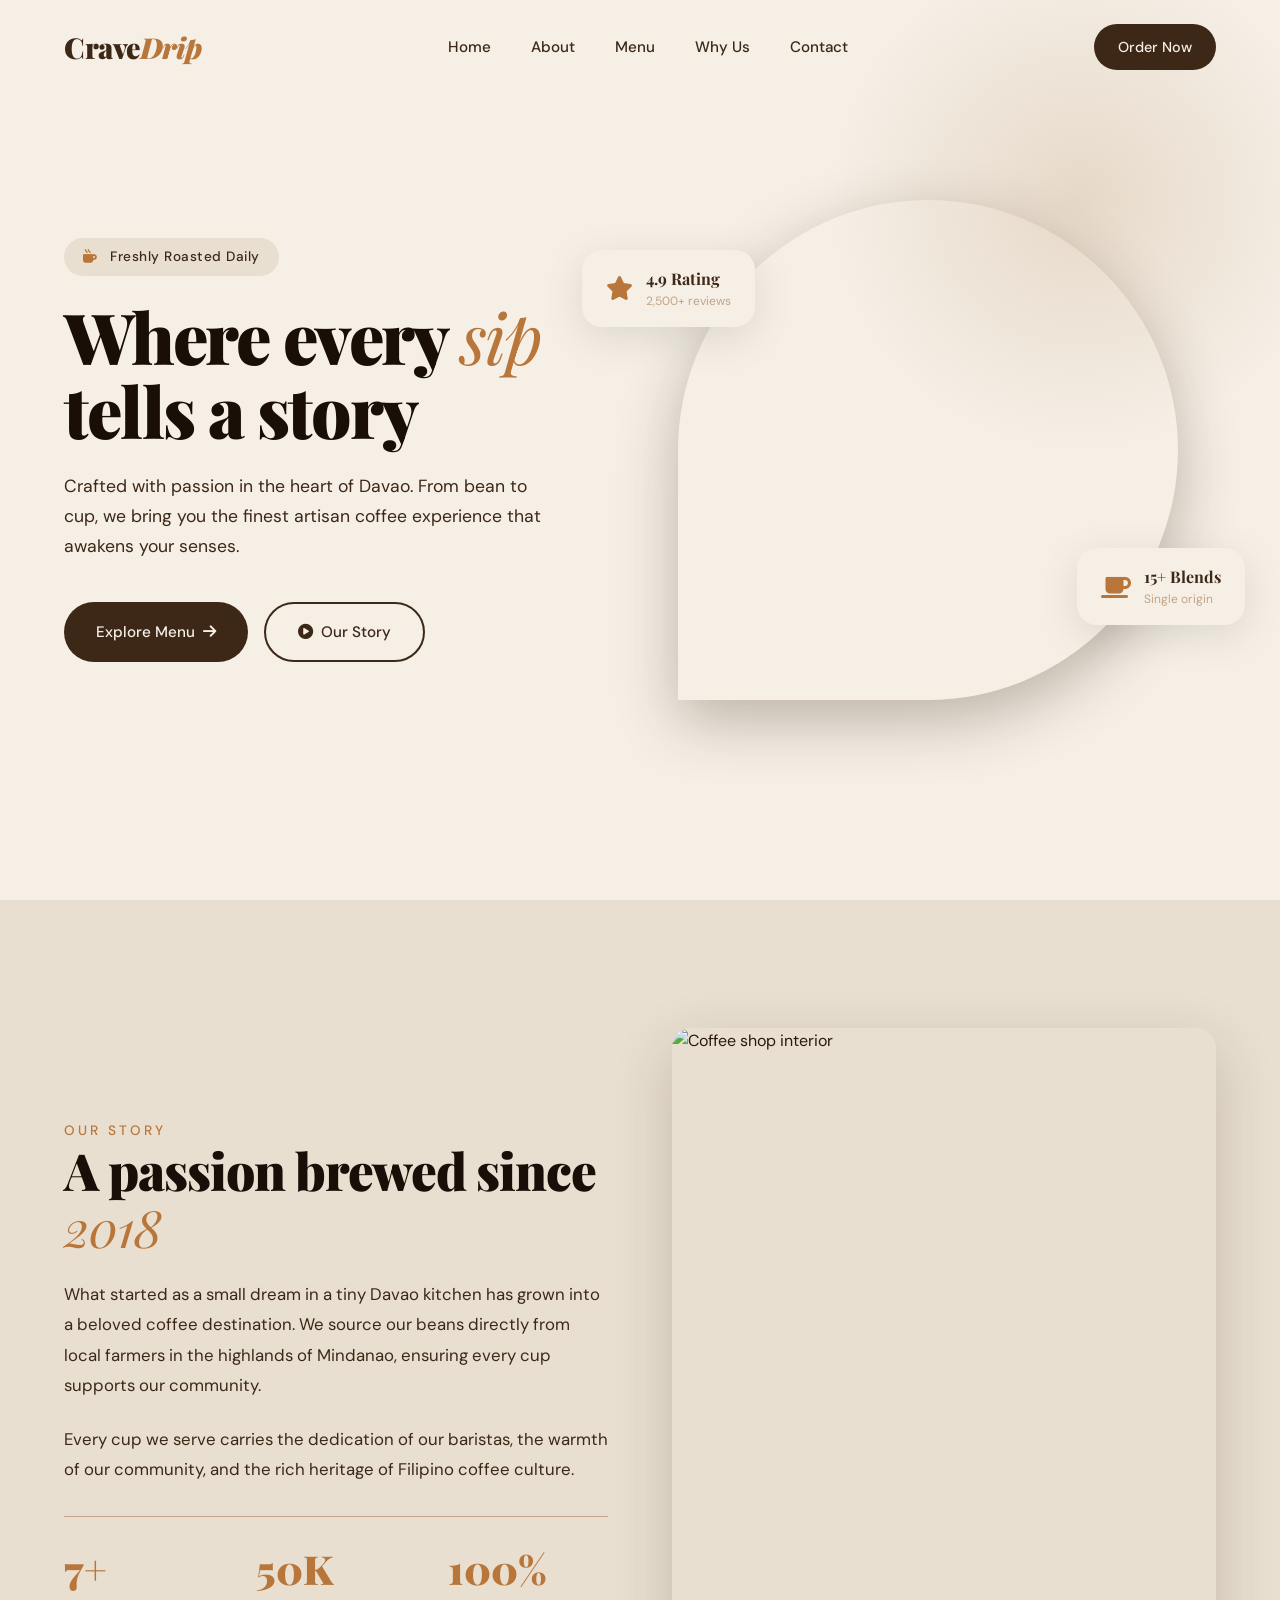
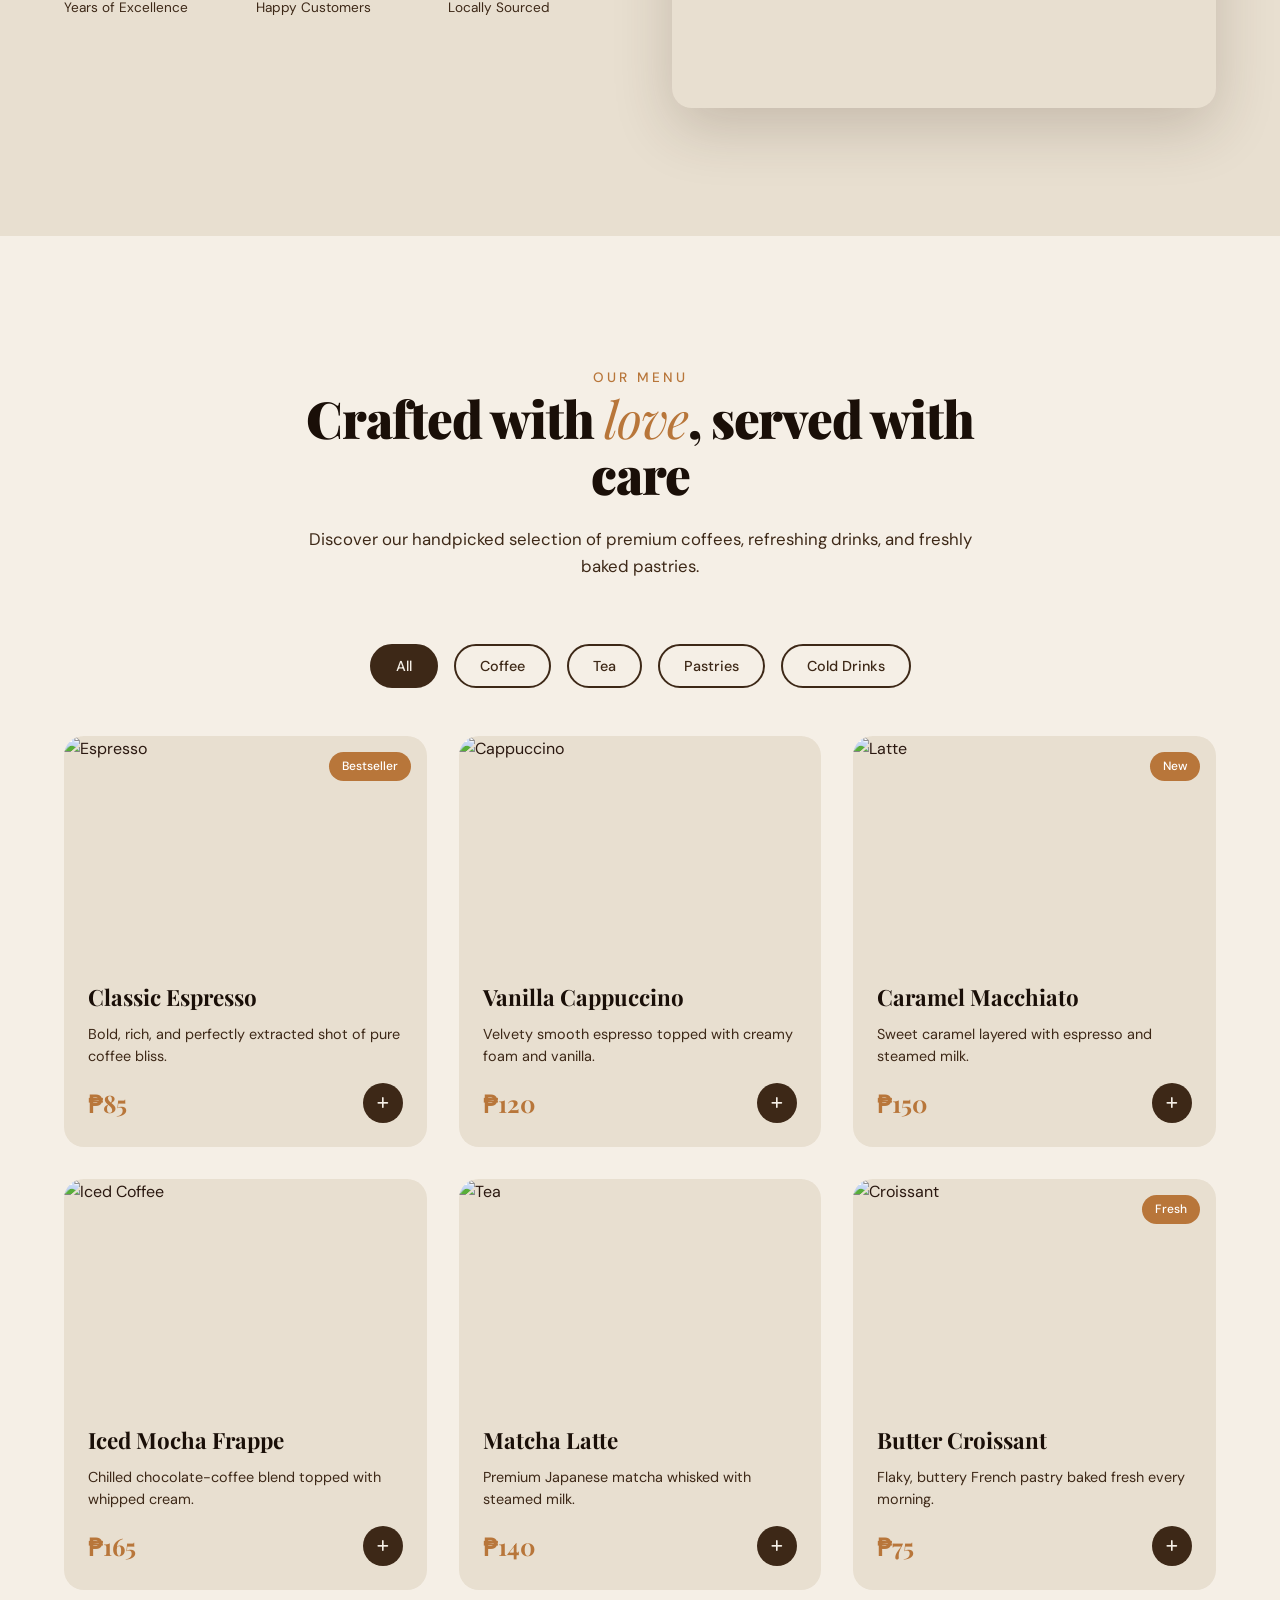
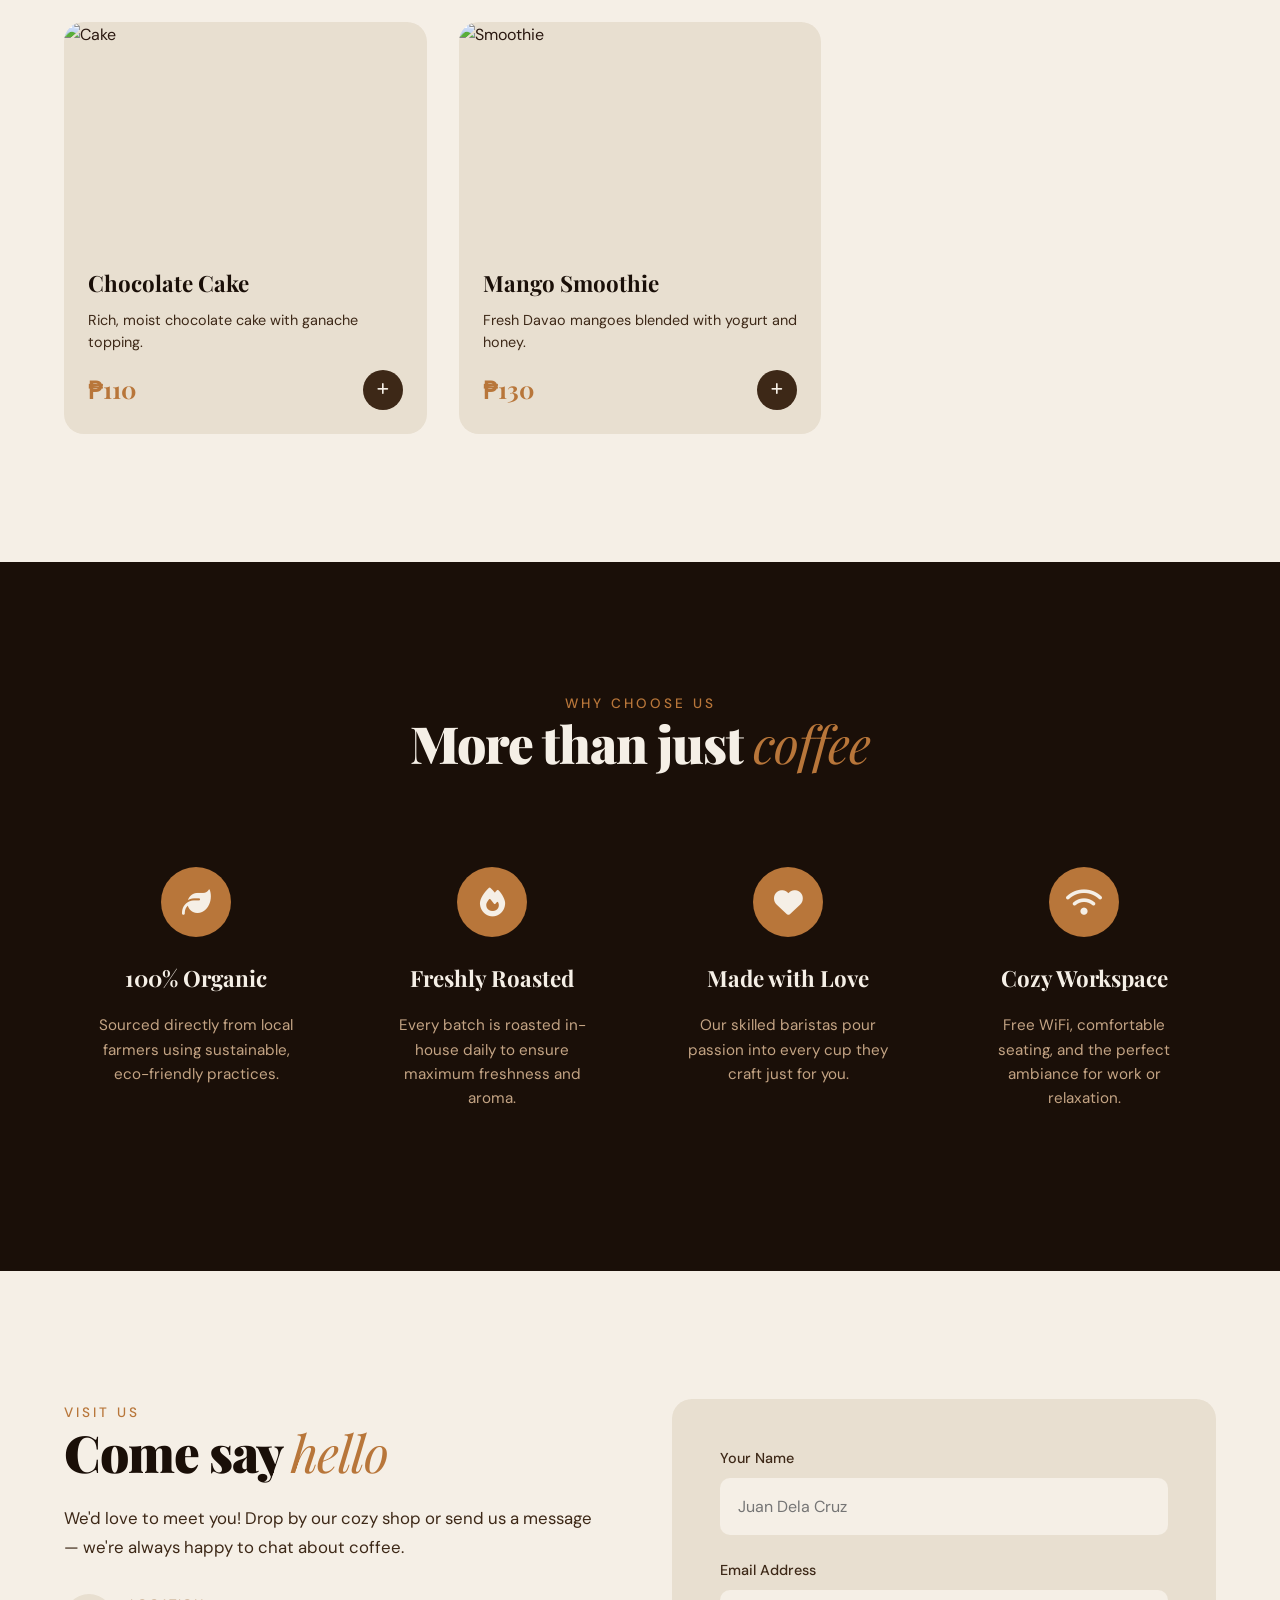
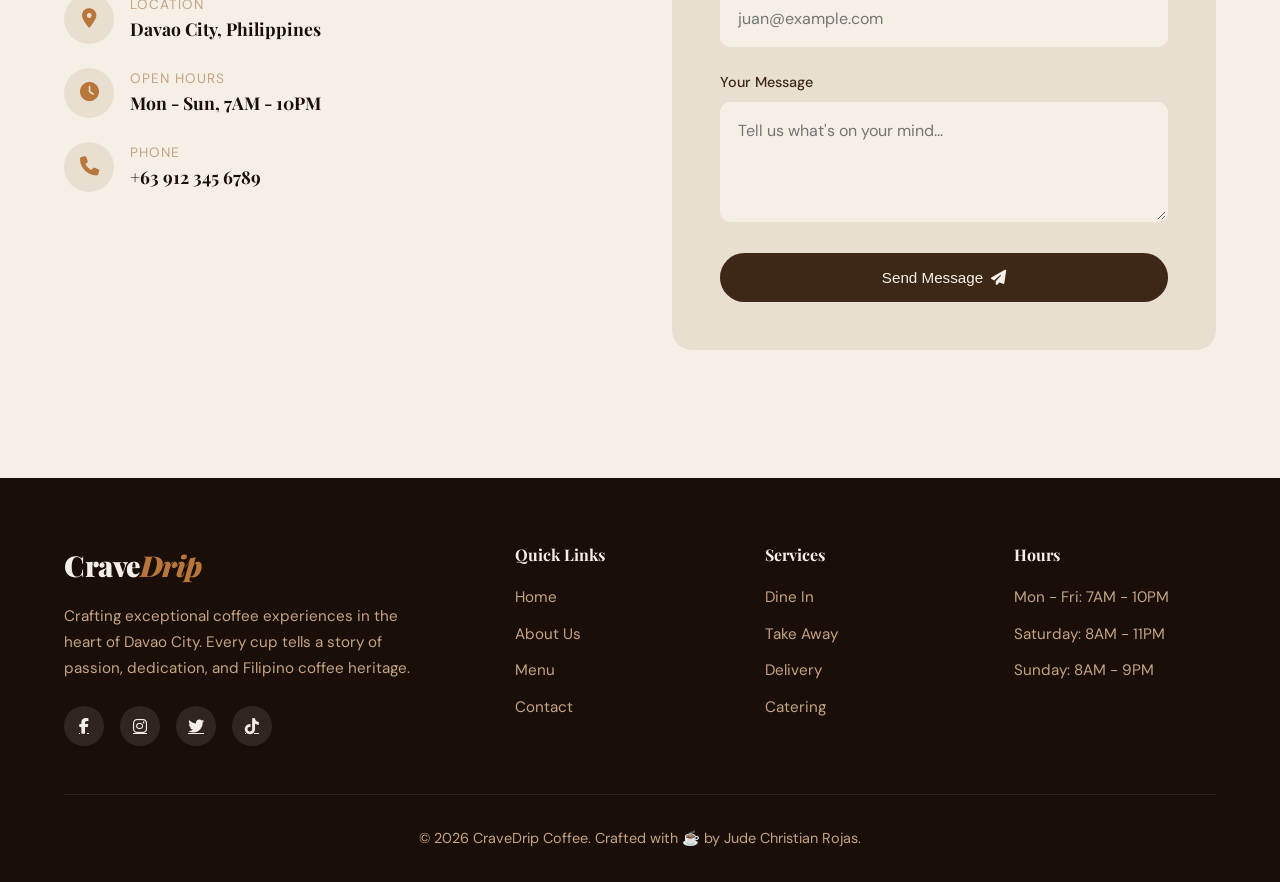
==== index.html @ 90da3e89 "Initial commit: CraveDrip landing page Co-Authored-By: Claude Sonnet 4.6 <noreply@anthropic.com>" ====
<!DOCTYPE html>
<html lang="en">
<head>
    <meta charset="UTF-8">
    <meta name="viewport" content="width=device-width, initial-scale=1.0">
    <title>Crave Drip — Artisan Coffee, Crafted Daily</title>
    
    <!-- Google Fonts: Playfair Display (elegant serif) + DM Sans (clean modern) -->
    <link rel="preconnect" href="https://fonts.googleapis.com">
    <link rel="preconnect" href="https://fonts.gstatic.com" crossorigin>
    <link href="https://fonts.googleapis.com/css2?family=Playfair+Display:ital,wght@0,400;0,700;0,900;1,400&family=DM+Sans:wght@300;400;500;700&display=swap" rel="stylesheet">
    
    <!-- Font Awesome for icons -->
    <link rel="stylesheet" href="https://cdnjs.cloudflare.com/ajax/libs/font-awesome/6.4.0/css/all.min.css">
    
    <!-- Our custom stylesheet -->
    <link rel="stylesheet" href="css/style.css">
</head>
<body>
    
    <!-- ==========================================
         NAVIGATION BAR
         ========================================== -->
    <nav id="navbar">
        <div class="logo">Crave<span>Drip</span></div>
        
        <ul class="nav-links" id="navLinks">
            <li><a href="#home">Home</a></li>
            <li><a href="#about">About</a></li>
            <li><a href="#menu">Menu</a></li>
            <li><a href="#features">Why Us</a></li>
            <li><a href="#contact">Contact</a></li>
        </ul>
        
        <a href="#menu" class="nav-cta">Order Now</a>
        
        <button class="menu-toggle" id="menuToggle">
            <i class="fas fa-bars"></i>
        </button>
    </nav>
    
    <!-- ==========================================
         HERO SECTION
         ========================================== -->
    <section class="hero" id="home">
        <div class="hero-content">
            <span class="hero-tag">
                <i class="fas fa-mug-hot"></i>
                Freshly Roasted Daily
            </span>
            
            <h1>Where every <em>sip</em> tells a story</h1>
            
            <p>Crafted with passion in the heart of Davao. From bean to cup, we bring you the finest artisan coffee experience that awakens your senses.</p>
            
            <div class="hero-buttons">
                <a href="#menu" class="btn-primary">
                    Explore Menu <i class="fas fa-arrow-right"></i>
                </a>
                <a href="#about" class="btn-secondary">
                    <i class="fas fa-play-circle"></i> Our Story
                </a>
            </div>
        </div>
        
        <div class="hero-image">
            <div class="hero-image-wrapper">
                <img src="https://images.unsplash.com/photo-1495474472287-4d71bcdd2085?w=600&h=600&fit=crop" alt="Premium coffee">
            </div>
            
            <!-- Floating badges with stats -->
            <div class="floating-badge top">
                <i class="fas fa-star"></i>
                <div>
                    <div class="badge-text">4.9 Rating</div>
                    <small>2,500+ reviews</small>
                </div>
            </div>
            
            <div class="floating-badge bottom">
                <i class="fas fa-coffee"></i>
                <div>
                    <div class="badge-text">15+ Blends</div>
                    <small>Single origin</small>
                </div>
            </div>
        </div>
    </section>
    
    <!-- ==========================================
         ABOUT SECTION
         ========================================== -->
    <section class="about" id="about">
        <div class="about-container">
            <div class="reveal">
                <span class="section-label">Our Story</span>
                <h2 class="section-title">A passion brewed since <em>2018</em></h2>
                <p>What started as a small dream in a tiny Davao kitchen has grown into a beloved coffee destination. We source our beans directly from local farmers in the highlands of Mindanao, ensuring every cup supports our community.</p>
                <p>Every cup we serve carries the dedication of our baristas, the warmth of our community, and the rich heritage of Filipino coffee culture.</p>
                
                <div class="about-stats">
                    <div>
                        <div class="stat-number">7+</div>
                        <div class="stat-label">Years of Excellence</div>
                    </div>
                    <div>
                        <div class="stat-number">50K</div>
                        <div class="stat-label">Happy Customers</div>
                    </div>
                    <div>
                        <div class="stat-number">100%</div>
                        <div class="stat-label">Locally Sourced</div>
                    </div>
                </div>
            </div>
            
            <div class="about-image reveal">
                <img src="https://images.unsplash.com/photo-1559496417-e7f25cb247f3?w=600&h=750&fit=crop" alt="Coffee shop interior">
            </div>
        </div>
    </section>
    
    <!-- ==========================================
         MENU SECTION
         ========================================== -->
    <section class="menu" id="menu">
        <div class="menu-header reveal">
            <span class="section-label">Our Menu</span>
            <h2 class="section-title">Crafted with <em>love</em>, served with care</h2>
            <p>Discover our handpicked selection of premium coffees, refreshing drinks, and freshly baked pastries.</p>
        </div>
        
        <!-- Category filter buttons -->
        <div class="menu-categories reveal">
            <button class="category-btn active" data-category="all">All</button>
            <button class="category-btn" data-category="coffee">Coffee</button>
            <button class="category-btn" data-category="tea">Tea</button>
            <button class="category-btn" data-category="pastry">Pastries</button>
            <button class="category-btn" data-category="cold">Cold Drinks</button>
        </div>
        
        <!-- Menu items grid (will be loaded dynamically later from MySQL) -->
        <div class="menu-grid" id="menuGrid">
            
            <div class="menu-item reveal" data-category="coffee">
                <div class="menu-item-image">
                    <img src="https://images.unsplash.com/photo-1572442388796-11668a67e53d?w=400&h=300&fit=crop" alt="Espresso">
                    <span class="menu-item-badge">Bestseller</span>
                </div>
                <div class="menu-item-content">
                    <h3>Classic Espresso</h3>
                    <p class="menu-item-desc">Bold, rich, and perfectly extracted shot of pure coffee bliss.</p>
                    <div class="menu-item-footer">
                        <span class="menu-item-price">₱85</span>
                        <button class="menu-item-add"><i class="fas fa-plus"></i></button>
                    </div>
                </div>
            </div>
            
            <div class="menu-item reveal" data-category="coffee">
                <div class="menu-item-image">
                    <img src="https://images.unsplash.com/photo-1561882468-9110e03e0f78?w=400&h=300&fit=crop" alt="Cappuccino">
                </div>
                <div class="menu-item-content">
                    <h3>Vanilla Cappuccino</h3>
                    <p class="menu-item-desc">Velvety smooth espresso topped with creamy foam and vanilla.</p>
                    <div class="menu-item-footer">
                        <span class="menu-item-price">₱120</span>
                        <button class="menu-item-add"><i class="fas fa-plus"></i></button>
                    </div>
                </div>
            </div>
            
            <div class="menu-item reveal" data-category="coffee">
                <div class="menu-item-image">
                    <img src="https://images.unsplash.com/photo-1485808191679-5f86510681a2?w=400&h=300&fit=crop" alt="Latte">
                    <span class="menu-item-badge">New</span>
                </div>
                <div class="menu-item-content">
                    <h3>Caramel Macchiato</h3>
                    <p class="menu-item-desc">Sweet caramel layered with espresso and steamed milk.</p>
                    <div class="menu-item-footer">
                        <span class="menu-item-price">₱150</span>
                        <button class="menu-item-add"><i class="fas fa-plus"></i></button>
                    </div>
                </div>
            </div>
            
            <div class="menu-item reveal" data-category="cold">
                <div class="menu-item-image">
                    <img src="https://images.unsplash.com/photo-1461023058943-07fcbe16d735?w=400&h=300&fit=crop" alt="Iced Coffee">
                </div>
                <div class="menu-item-content">
                    <h3>Iced Mocha Frappe</h3>
                    <p class="menu-item-desc">Chilled chocolate-coffee blend topped with whipped cream.</p>
                    <div class="menu-item-footer">
                        <span class="menu-item-price">₱165</span>
                        <button class="menu-item-add"><i class="fas fa-plus"></i></button>
                    </div>
                </div>
            </div>
            
            <div class="menu-item reveal" data-category="tea">
                <div class="menu-item-image">
                    <img src="https://images.unsplash.com/photo-1597481499750-3e6b22637e12?w=400&h=300&fit=crop" alt="Tea">
                </div>
                <div class="menu-item-content">
                    <h3>Matcha Latte</h3>
                    <p class="menu-item-desc">Premium Japanese matcha whisked with steamed milk.</p>
                    <div class="menu-item-footer">
                        <span class="menu-item-price">₱140</span>
                        <button class="menu-item-add"><i class="fas fa-plus"></i></button>
                    </div>
                </div>
            </div>
            
            <div class="menu-item reveal" data-category="pastry">
                <div class="menu-item-image">
                    <img src="https://images.unsplash.com/photo-1555507036-ab1f4038808a?w=400&h=300&fit=crop" alt="Croissant">
                    <span class="menu-item-badge">Fresh</span>
                </div>
                <div class="menu-item-content">
                    <h3>Butter Croissant</h3>
                    <p class="menu-item-desc">Flaky, buttery French pastry baked fresh every morning.</p>
                    <div class="menu-item-footer">
                        <span class="menu-item-price">₱75</span>
                        <button class="menu-item-add"><i class="fas fa-plus"></i></button>
                    </div>
                </div>
            </div>
            
            <div class="menu-item reveal" data-category="pastry">
                <div class="menu-item-image">
                    <img src="https://images.unsplash.com/photo-1509440159596-0249088772ff?w=400&h=300&fit=crop" alt="Cake">
                </div>
                <div class="menu-item-content">
                    <h3>Chocolate Cake</h3>
                    <p class="menu-item-desc">Rich, moist chocolate cake with ganache topping.</p>
                    <div class="menu-item-footer">
                        <span class="menu-item-price">₱110</span>
                        <button class="menu-item-add"><i class="fas fa-plus"></i></button>
                    </div>
                </div>
            </div>
            
            <div class="menu-item reveal" data-category="cold">
                <div class="menu-item-image">
                    <img src="https://images.unsplash.com/photo-1517701604599-bb29b565090c?w=400&h=300&fit=crop" alt="Smoothie">
                </div>
                <div class="menu-item-content">
                    <h3>Mango Smoothie</h3>
                    <p class="menu-item-desc">Fresh Davao mangoes blended with yogurt and honey.</p>
                    <div class="menu-item-footer">
                        <span class="menu-item-price">₱130</span>
                        <button class="menu-item-add"><i class="fas fa-plus"></i></button>
                    </div>
                </div>
            </div>
            
        </div>
    </section>
    
    <!-- ==========================================
         FEATURES / WHY CHOOSE US SECTION
         ========================================== -->
    <section class="features" id="features">
        <div class="features-container">
            <div class="features-header reveal">
                <span class="section-label" style="color: var(--color-caramel);">Why Choose Us</span>
                <h2 class="section-title">More than just <em>coffee</em></h2>
            </div>
            
            <div class="features-grid">
                <div class="feature-card reveal">
                    <div class="feature-icon"><i class="fas fa-leaf"></i></div>
                    <h3>100% Organic</h3>
                    <p>Sourced directly from local farmers using sustainable, eco-friendly practices.</p>
                </div>
                
                <div class="feature-card reveal">
                    <div class="feature-icon"><i class="fas fa-fire"></i></div>
                    <h3>Freshly Roasted</h3>
                    <p>Every batch is roasted in-house daily to ensure maximum freshness and aroma.</p>
                </div>
                
                <div class="feature-card reveal">
                    <div class="feature-icon"><i class="fas fa-heart"></i></div>
                    <h3>Made with Love</h3>
                    <p>Our skilled baristas pour passion into every cup they craft just for you.</p>
                </div>
                
                <div class="feature-card reveal">
                    <div class="feature-icon"><i class="fas fa-wifi"></i></div>
                    <h3>Cozy Workspace</h3>
                    <p>Free WiFi, comfortable seating, and the perfect ambiance for work or relaxation.</p>
                </div>
            </div>
        </div>
    </section>
    
    <!-- ==========================================
         CONTACT SECTION
         ========================================== -->
    <section class="contact" id="contact">
        <div class="contact-container">
            <div class="contact-info reveal">
                <span class="section-label">Visit Us</span>
                <h2 class="section-title">Come say <em>hello</em></h2>
                <p>We'd love to meet you! Drop by our cozy shop or send us a message — we're always happy to chat about coffee.</p>
                
                <div class="contact-detail">
                    <i class="fas fa-map-marker-alt"></i>
                    <div>
                        <div class="label">Location</div>
                        <div class="value">Davao City, Philippines</div>
                    </div>
                </div>
                
                <div class="contact-detail">
                    <i class="fas fa-clock"></i>
                    <div>
                        <div class="label">Open Hours</div>
                        <div class="value">Mon - Sun, 7AM - 10PM</div>
                    </div>
                </div>
                
                <div class="contact-detail">
                    <i class="fas fa-phone"></i>
                    <div>
                        <div class="label">Phone</div>
                        <div class="value">+63 912 345 6789</div>
                    </div>
                </div>
            </div>
            
            <!-- Contact form (will connect to PHP later) -->
            <form class="contact-form reveal" id="contactForm">
                <div class="form-group">
                    <label for="name">Your Name</label>
                    <input type="text" id="name" name="name" placeholder="Juan Dela Cruz" required>
                </div>
                
                <div class="form-group">
                    <label for="email">Email Address</label>
                    <input type="email" id="email" name="email" placeholder="juan@example.com" required>
                </div>
                
                <div class="form-group">
                    <label for="message">Your Message</label>
                    <textarea id="message" name="message" placeholder="Tell us what's on your mind..." required></textarea>
                </div>
                
                <button type="submit" class="btn-primary" style="width: 100%; justify-content: center;">
                    Send Message <i class="fas fa-paper-plane"></i>
                </button>
            </form>
        </div>
    </section>
    
    <!-- ==========================================
         FOOTER
         ========================================== -->
    <footer>
        <div class="footer-container">
            <div class="footer-brand">
                <div class="logo">Crave<span>Drip</span></div>
                <p>Crafting exceptional coffee experiences in the heart of Davao City. Every cup tells a story of passion, dedication, and Filipino coffee heritage.</p>
                
                <div class="social-links">
                    <a href="#"><i class="fab fa-facebook-f"></i></a>
                    <a href="#"><i class="fab fa-instagram"></i></a>
                    <a href="#"><i class="fab fa-twitter"></i></a>
                    <a href="#"><i class="fab fa-tiktok"></i></a>
                </div>
            </div>
            
            <div class="footer-col">
                <h4>Quick Links</h4>
                <ul>
                    <li><a href="#home">Home</a></li>
                    <li><a href="#about">About Us</a></li>
                    <li><a href="#menu">Menu</a></li>
                    <li><a href="#contact">Contact</a></li>
                </ul>
            </div>
            
            <div class="footer-col">
                <h4>Services</h4>
                <ul>
                    <li><a href="#">Dine In</a></li>
                    <li><a href="#">Take Away</a></li>
                    <li><a href="#">Delivery</a></li>
                    <li><a href="#">Catering</a></li>
                </ul>
            </div>
            
            <div class="footer-col">
                <h4>Hours</h4>
                <ul>
                    <li><a href="#">Mon - Fri: 7AM - 10PM</a></li>
                    <li><a href="#">Saturday: 8AM - 11PM</a></li>
                    <li><a href="#">Sunday: 8AM - 9PM</a></li>
                </ul>
            </div>
        </div>
        
        <div class="footer-bottom">
            <p>&copy; 2026 CraveDrip Coffee. Crafted with ☕ by Jude Christian Rojas.</p>
        </div>
    </footer>
    
    <!-- Our custom JavaScript file -->
    <script src="js/script.js"></script>
</body>
</html>
---- css/style.css ----
/* ==========================================
   CRAVEDRIP COFFEE SHOP - STYLESHEET
   Author: Jude Christian Rojas
   Description: Main styling for the landing page
   ========================================== */


/* ==========================================
   1. CSS VARIABLES (Easy theme customization)
   Change these values to update colors site-wide
   ========================================== */
:root {
    --color-cream: #f5efe6;        /* Warm cream background */
    --color-coffee: #3d2817;       /* Dark coffee brown */
    --color-espresso: #1a0f08;     /* Almost black */
    --color-latte: #c4a484;        /* Light brown accent */
    --color-caramel: #b8763a;      /* Caramel orange accent */
    --color-cream-dark: #e8dfd0;   /* Slightly darker cream */
    --color-text: #2a1810;         /* Main text color */
    
    --font-display: 'Playfair Display', serif;
    --font-body: 'DM Sans', sans-serif;
    
    --transition: 0.4s cubic-bezier(0.4, 0, 0.2, 1);
}


/* ==========================================
   2. GLOBAL RESET & BASE STYLES
   ========================================== */
* {
    margin: 0;
    padding: 0;
    box-sizing: border-box;
}

html {
    scroll-behavior: smooth;
}

body {
    font-family: var(--font-body);
    background-color: var(--color-cream);
    color: var(--color-text);
    line-height: 1.6;
    overflow-x: hidden;
}


/* ==========================================
   3. NAVIGATION BAR
   ========================================== */
nav {
    position: fixed;
    top: 0;
    left: 0;
    width: 100%;
    padding: 1.5rem 4rem;
    display: flex;
    justify-content: space-between;
    align-items: center;
    z-index: 1000;
    transition: var(--transition);
}

/* When user scrolls down, nav gets a background */
nav.scrolled {
    background-color: rgba(245, 239, 230, 0.95);
    backdrop-filter: blur(10px);
    padding: 1rem 4rem;
    box-shadow: 0 2px 20px rgba(0, 0, 0, 0.05);
}

.logo {
    font-family: var(--font-display);
    font-size: 1.8rem;
    font-weight: 900;
    color: var(--color-coffee);
    letter-spacing: -0.5px;
}

.logo span {
    color: var(--color-caramel);
    font-style: italic;
}

.nav-links {
    display: flex;
    gap: 2.5rem;
    list-style: none;
}

.nav-links a {
    text-decoration: none;
    color: var(--color-coffee);
    font-weight: 500;
    font-size: 0.95rem;
    position: relative;
    transition: var(--transition);
}

/* Underline effect on hover */
.nav-links a::after {
    content: '';
    position: absolute;
    bottom: -5px;
    left: 0;
    width: 0;
    height: 2px;
    background-color: var(--color-caramel);
    transition: var(--transition);
}

.nav-links a:hover::after {
    width: 100%;
}

.nav-cta {
    background-color: var(--color-coffee);
    color: var(--color-cream);
    padding: 0.7rem 1.5rem;
    border-radius: 50px;
    text-decoration: none;
    font-weight: 500;
    font-size: 0.9rem;
    transition: var(--transition);
}

.nav-cta:hover {
    background-color: var(--color-caramel);
    transform: translateY(-2px);
}

/* Mobile menu toggle (hamburger) */
.menu-toggle {
    display: none;
    background: none;
    border: none;
    font-size: 1.5rem;
    color: var(--color-coffee);
    cursor: pointer;
}


/* ==========================================
   4. HERO SECTION
   ========================================== */
.hero {
    min-height: 100vh;
    display: grid;
    grid-template-columns: 1fr 1fr;
    align-items: center;
    padding: 0 4rem;
    position: relative;
    overflow: hidden;
}

/* Decorative circle in background */
.hero::before {
    content: '';
    position: absolute;
    top: -50px;
    right: -50px;
    width: 500px;
    height: 500px;
    background: radial-gradient(circle, var(--color-latte) 0%, transparent 70%);
    opacity: 0.3;
    border-radius: 50%;
    z-index: 0;
}

.hero-content {
    position: relative;
    z-index: 2;
    animation: fadeInUp 1s ease;
}

.hero-tag {
    display: inline-block;
    background-color: var(--color-cream-dark);
    color: var(--color-coffee);
    padding: 0.5rem 1.2rem;
    border-radius: 50px;
    font-size: 0.85rem;
    font-weight: 500;
    margin-bottom: 1.5rem;
    letter-spacing: 0.5px;
}

.hero-tag i {
    color: var(--color-caramel);
    margin-right: 0.5rem;
}

.hero h1 {
    font-family: var(--font-display);
    font-size: clamp(2.5rem, 5.5vw, 5rem);
    font-weight: 900;
    line-height: 1.05;
    color: var(--color-espresso);
    margin-bottom: 1.5rem;
    letter-spacing: -2px;
}

.hero h1 em {
    font-style: italic;
    color: var(--color-caramel);
    font-weight: 400;
}

.hero p {
    font-size: 1.1rem;
    color: var(--color-coffee);
    margin-bottom: 2.5rem;
    max-width: 480px;
    line-height: 1.7;
}

.hero-buttons {
    display: flex;
    gap: 1rem;
    flex-wrap: wrap;
}

.btn-primary {
    background-color: var(--color-coffee);
    color: var(--color-cream);
    padding: 1rem 2rem;
    border-radius: 50px;
    text-decoration: none;
    font-weight: 500;
    font-size: 0.95rem;
    transition: var(--transition);
    border: none;
    cursor: pointer;
    display: inline-flex;
    align-items: center;
    gap: 0.5rem;
}

.btn-primary:hover {
    background-color: var(--color-caramel);
    transform: translateY(-3px);
    box-shadow: 0 10px 30px rgba(184, 118, 58, 0.3);
}

.btn-secondary {
    background-color: transparent;
    color: var(--color-coffee);
    padding: 1rem 2rem;
    border-radius: 50px;
    text-decoration: none;
    font-weight: 500;
    font-size: 0.95rem;
    border: 2px solid var(--color-coffee);
    transition: var(--transition);
    display: inline-flex;
    align-items: center;
    gap: 0.5rem;
}

.btn-secondary:hover {
    background-color: var(--color-coffee);
    color: var(--color-cream);
}

/* Hero image with stats overlay */
.hero-image {
    position: relative;
    z-index: 1;
    display: flex;
    justify-content: center;
    align-items: center;
}

.hero-image-wrapper {
    position: relative;
    width: 100%;
    max-width: 500px;
    aspect-ratio: 1;
    border-radius: 50% 50% 50% 0;
    overflow: hidden;
    box-shadow: 0 20px 60px rgba(61, 40, 23, 0.3);
    animation: float 6s ease-in-out infinite;
}

.hero-image-wrapper img {
    width: 100%;
    height: 100%;
    object-fit: cover;
}

/* Floating stat badge */
.floating-badge {
    position: absolute;
    background-color: var(--color-cream);
    padding: 1rem 1.5rem;
    border-radius: 20px;
    box-shadow: 0 10px 40px rgba(0, 0, 0, 0.1);
    display: flex;
    align-items: center;
    gap: 0.8rem;
    animation: float 4s ease-in-out infinite;
}

.floating-badge.top {
    top: 10%;
    left: -10%;
    animation-delay: 0.5s;
}

.floating-badge.bottom {
    bottom: 15%;
    right: -5%;
    animation-delay: 1s;
}

.floating-badge i {
    font-size: 1.5rem;
    color: var(--color-caramel);
}

.floating-badge .badge-text {
    font-family: var(--font-display);
    font-weight: 700;
    color: var(--color-coffee);
}

.floating-badge small {
    display: block;
    font-size: 0.75rem;
    color: var(--color-latte);
    font-family: var(--font-body);
    font-weight: 400;
}


/* ==========================================
   5. ABOUT SECTION
   ========================================== */
.about {
    padding: 8rem 4rem;
    background-color: var(--color-cream-dark);
    position: relative;
}

.about-container {
    max-width: 1200px;
    margin: 0 auto;
    display: grid;
    grid-template-columns: 1fr 1fr;
    gap: 4rem;
    align-items: center;
}

.section-label {
    font-size: 0.85rem;
    color: var(--color-caramel);
    text-transform: uppercase;
    letter-spacing: 3px;
    font-weight: 500;
    margin-bottom: 1rem;
}

.section-title {
    font-family: var(--font-display);
    font-size: clamp(2rem, 4vw, 3.5rem);
    font-weight: 900;
    color: var(--color-espresso);
    line-height: 1.1;
    margin-bottom: 1.5rem;
    letter-spacing: -1px;
}

.section-title em {
    font-style: italic;
    color: var(--color-caramel);
    font-weight: 400;
}

.about p {
    color: var(--color-coffee);
    margin-bottom: 1.5rem;
    font-size: 1.05rem;
    line-height: 1.8;
}

.about-stats {
    display: grid;
    grid-template-columns: repeat(3, 1fr);
    gap: 2rem;
    margin-top: 2rem;
    padding-top: 2rem;
    border-top: 1px solid var(--color-latte);
}

.stat-number {
    font-family: var(--font-display);
    font-size: 2.5rem;
    font-weight: 900;
    color: var(--color-caramel);
    line-height: 1;
}

.stat-label {
    font-size: 0.85rem;
    color: var(--color-coffee);
    margin-top: 0.5rem;
}

.about-image {
    position: relative;
    border-radius: 20px;
    overflow: hidden;
    aspect-ratio: 4/5;
    box-shadow: 0 20px 60px rgba(61, 40, 23, 0.2);
}

.about-image img {
    width: 100%;
    height: 100%;
    object-fit: cover;
}


/* ==========================================
   6. MENU SECTION
   ========================================== */
.menu {
    padding: 8rem 4rem;
    background-color: var(--color-cream);
}

.menu-header {
    text-align: center;
    max-width: 700px;
    margin: 0 auto 4rem;
}

.menu-header p {
    color: var(--color-coffee);
    font-size: 1.05rem;
    margin-top: 1rem;
}

/* Category filter tabs */
.menu-categories {
    display: flex;
    justify-content: center;
    gap: 1rem;
    margin-bottom: 3rem;
    flex-wrap: wrap;
}

.category-btn {
    background: none;
    border: 2px solid var(--color-coffee);
    color: var(--color-coffee);
    padding: 0.7rem 1.5rem;
    border-radius: 50px;
    font-family: var(--font-body);
    font-weight: 500;
    font-size: 0.9rem;
    cursor: pointer;
    transition: var(--transition);
}

.category-btn:hover,
.category-btn.active {
    background-color: var(--color-coffee);
    color: var(--color-cream);
}

.menu-grid {
    display: grid;
    grid-template-columns: repeat(auto-fit, minmax(280px, 1fr));
    gap: 2rem;
    max-width: 1200px;
    margin: 0 auto;
}

.menu-item {
    background-color: var(--color-cream-dark);
    border-radius: 20px;
    overflow: hidden;
    transition: var(--transition);
    cursor: pointer;
}

.menu-item:hover {
    transform: translateY(-10px);
    box-shadow: 0 20px 40px rgba(61, 40, 23, 0.15);
}

.menu-item-image {
    width: 100%;
    height: 220px;
    overflow: hidden;
    position: relative;
}

.menu-item-image img {
    width: 100%;
    height: 100%;
    object-fit: cover;
    transition: var(--transition);
}

.menu-item:hover .menu-item-image img {
    transform: scale(1.1);
}

.menu-item-badge {
    position: absolute;
    top: 1rem;
    right: 1rem;
    background-color: var(--color-caramel);
    color: white;
    padding: 0.3rem 0.8rem;
    border-radius: 50px;
    font-size: 0.75rem;
    font-weight: 500;
}

.menu-item-content {
    padding: 1.5rem;
}

.menu-item h3 {
    font-family: var(--font-display);
    font-size: 1.4rem;
    color: var(--color-espresso);
    margin-bottom: 0.5rem;
}

.menu-item-desc {
    font-size: 0.9rem;
    color: var(--color-coffee);
    margin-bottom: 1rem;
    line-height: 1.5;
}

.menu-item-footer {
    display: flex;
    justify-content: space-between;
    align-items: center;
}

.menu-item-price {
    font-family: var(--font-display);
    font-size: 1.5rem;
    font-weight: 700;
    color: var(--color-caramel);
}

.menu-item-add {
    background-color: var(--color-coffee);
    color: var(--color-cream);
    border: none;
    width: 40px;
    height: 40px;
    border-radius: 50%;
    cursor: pointer;
    transition: var(--transition);
    display: flex;
    align-items: center;
    justify-content: center;
}

.menu-item-add:hover {
    background-color: var(--color-caramel);
    transform: rotate(90deg);
}


/* ==========================================
   7. FEATURES SECTION
   ========================================== */
.features {
    padding: 8rem 4rem;
    background-color: var(--color-espresso);
    color: var(--color-cream);
}

.features-container {
    max-width: 1200px;
    margin: 0 auto;
}

.features-header {
    text-align: center;
    margin-bottom: 4rem;
}

.features-header .section-title {
    color: var(--color-cream);
}

.features-grid {
    display: grid;
    grid-template-columns: repeat(auto-fit, minmax(250px, 1fr));
    gap: 2rem;
}

.feature-card {
    text-align: center;
    padding: 2rem;
    border-radius: 20px;
    transition: var(--transition);
}

.feature-card:hover {
    background-color: rgba(245, 239, 230, 0.05);
    transform: translateY(-5px);
}

.feature-icon {
    width: 70px;
    height: 70px;
    background-color: var(--color-caramel);
    border-radius: 50%;
    display: flex;
    align-items: center;
    justify-content: center;
    margin: 0 auto 1.5rem;
    font-size: 1.8rem;
    color: var(--color-cream);
}

.feature-card h3 {
    font-family: var(--font-display);
    font-size: 1.4rem;
    margin-bottom: 1rem;
}

.feature-card p {
    color: var(--color-latte);
    font-size: 0.95rem;
    line-height: 1.6;
}


/* ==========================================
   8. CONTACT SECTION
   ========================================== */
.contact {
    padding: 8rem 4rem;
    background-color: var(--color-cream);
}

.contact-container {
    max-width: 1200px;
    margin: 0 auto;
    display: grid;
    grid-template-columns: 1fr 1fr;
    gap: 4rem;
}

.contact-info h2 {
    margin-bottom: 1.5rem;
}

.contact-info p {
    color: var(--color-coffee);
    margin-bottom: 2rem;
    font-size: 1.05rem;
    line-height: 1.7;
}

.contact-detail {
    display: flex;
    align-items: center;
    gap: 1rem;
    margin-bottom: 1.5rem;
}

.contact-detail i {
    width: 50px;
    height: 50px;
    background-color: var(--color-cream-dark);
    color: var(--color-caramel);
    border-radius: 50%;
    display: flex;
    align-items: center;
    justify-content: center;
    font-size: 1.2rem;
}

.contact-detail .label {
    font-size: 0.85rem;
    color: var(--color-latte);
    text-transform: uppercase;
    letter-spacing: 1px;
}

.contact-detail .value {
    font-family: var(--font-display);
    font-weight: 700;
    color: var(--color-espresso);
    font-size: 1.1rem;
}

/* Contact form */
.contact-form {
    background-color: var(--color-cream-dark);
    padding: 3rem;
    border-radius: 20px;
}

.form-group {
    margin-bottom: 1.5rem;
}

.form-group label {
    display: block;
    font-size: 0.9rem;
    color: var(--color-coffee);
    margin-bottom: 0.5rem;
    font-weight: 500;
}

.form-group input,
.form-group textarea {
    width: 100%;
    padding: 1rem;
    border: 2px solid transparent;
    border-radius: 10px;
    background-color: var(--color-cream);
    font-family: var(--font-body);
    font-size: 1rem;
    color: var(--color-text);
    transition: var(--transition);
}

.form-group input:focus,
.form-group textarea:focus {
    outline: none;
    border-color: var(--color-caramel);
}

.form-group textarea {
    resize: vertical;
    min-height: 120px;
}


/* ==========================================
   9. FOOTER
   ========================================== */
footer {
    background-color: var(--color-espresso);
    color: var(--color-cream);
    padding: 4rem 4rem 2rem;
}

.footer-container {
    max-width: 1200px;
    margin: 0 auto;
    display: grid;
    grid-template-columns: 2fr 1fr 1fr 1fr;
    gap: 3rem;
    margin-bottom: 3rem;
}

.footer-brand .logo {
    color: var(--color-cream);
    margin-bottom: 1rem;
    display: block;
}

.footer-brand p {
    color: var(--color-latte);
    font-size: 0.95rem;
    line-height: 1.7;
    max-width: 350px;
}

.footer-col h4 {
    font-family: var(--font-display);
    margin-bottom: 1rem;
    color: var(--color-cream);
}

.footer-col ul {
    list-style: none;
}

.footer-col li {
    margin-bottom: 0.7rem;
}

.footer-col a {
    color: var(--color-latte);
    text-decoration: none;
    font-size: 0.95rem;
    transition: var(--transition);
}

.footer-col a:hover {
    color: var(--color-caramel);
}

.social-links {
    display: flex;
    gap: 1rem;
    margin-top: 1.5rem;
}

.social-links a {
    width: 40px;
    height: 40px;
    background-color: rgba(245, 239, 230, 0.1);
    color: var(--color-cream);
    border-radius: 50%;
    display: flex;
    align-items: center;
    justify-content: center;
    transition: var(--transition);
}

.social-links a:hover {
    background-color: var(--color-caramel);
    transform: translateY(-3px);
}

.footer-bottom {
    border-top: 1px solid rgba(245, 239, 230, 0.1);
    padding-top: 2rem;
    text-align: center;
    color: var(--color-latte);
    font-size: 0.9rem;
}


/* ==========================================
   10. ANIMATIONS
   ========================================== */
@keyframes fadeInUp {
    from {
        opacity: 0;
        transform: translateY(30px);
    }
    to {
        opacity: 1;
        transform: translateY(0);
    }
}

@keyframes float {
    0%, 100% { transform: translateY(0); }
    50% { transform: translateY(-15px); }
}

/* Reveal animation for elements as you scroll */
.reveal {
    opacity: 0;
    transform: translateY(40px);
    transition: opacity 0.8s ease, transform 0.8s ease;
}

.reveal.active {
    opacity: 1;
    transform: translateY(0);
}


/* ==========================================
   11. RESPONSIVE DESIGN (Mobile & Tablet)
   ========================================== */
@media (max-width: 968px) {
    nav {
        padding: 1rem 1.5rem;
    }
    
    nav.scrolled {
        padding: 0.8rem 1.5rem;
    }
    
    .nav-links {
        display: none;
        position: absolute;
        top: 100%;
        left: 0;
        width: 100%;
        background-color: var(--color-cream);
        flex-direction: column;
        padding: 2rem;
        gap: 1.5rem;
        box-shadow: 0 10px 30px rgba(0, 0, 0, 0.1);
    }
    
    .nav-links.active {
        display: flex;
    }
    
    .nav-cta {
        display: none;
    }
    
    .menu-toggle {
        display: block;
    }
    
    .hero {
        grid-template-columns: 1fr;
        padding: 6rem 1.5rem 3rem;
        text-align: center;
        gap: 3rem;
    }
    
    .hero p {
        margin: 0 auto 2.5rem;
    }
    
    .hero-buttons {
        justify-content: center;
    }
    
    .floating-badge.top {
        left: 0;
    }
    
    .floating-badge.bottom {
        right: 0;
    }
    
    .about,
    .menu,
    .features,
    .contact {
        padding: 4rem 1.5rem;
    }
    
    .about-container,
    .contact-container {
        grid-template-columns: 1fr;
        gap: 3rem;
    }
    
    .about-stats {
        grid-template-columns: 1fr;
        gap: 1rem;
    }
    
    .footer-container {
        grid-template-columns: 1fr;
        gap: 2rem;
    }
    
    footer {
        padding: 3rem 1.5rem 1.5rem;
    }
    
    .contact-form {
        padding: 2rem;
    }
}
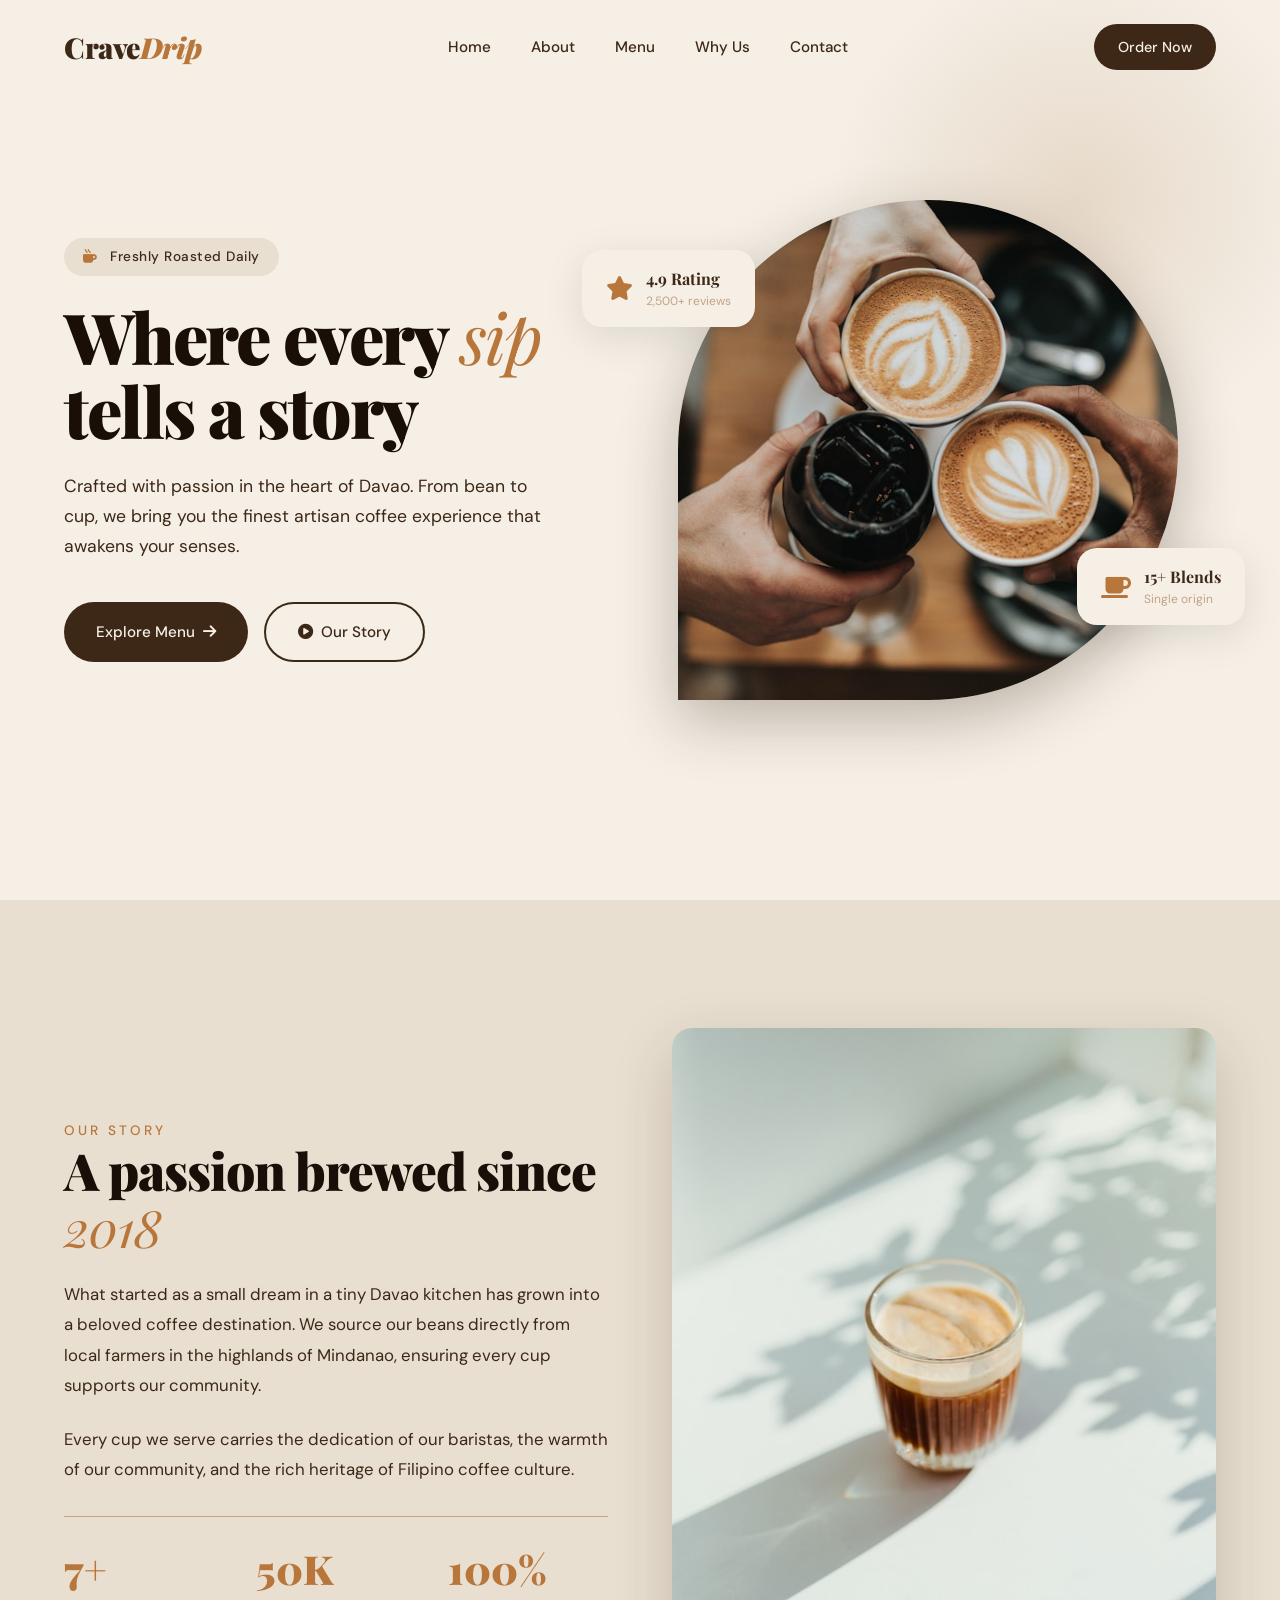
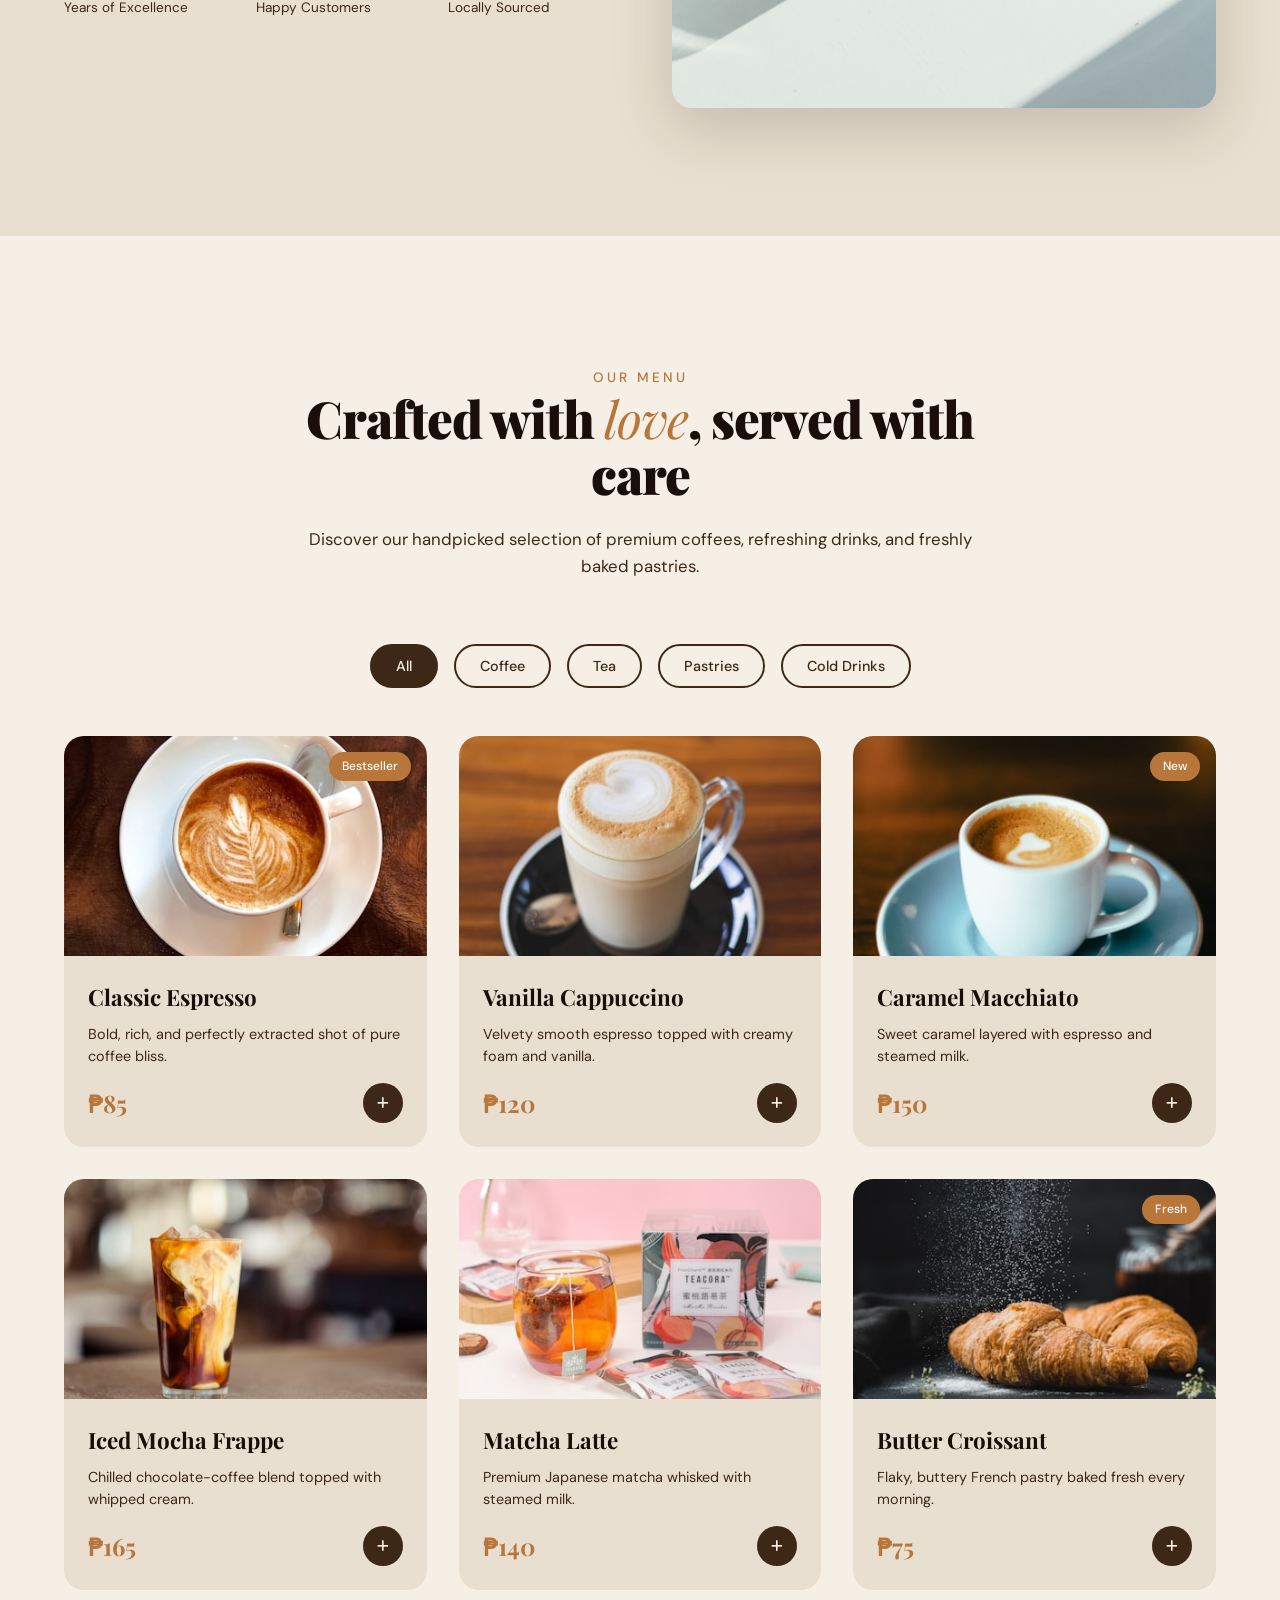
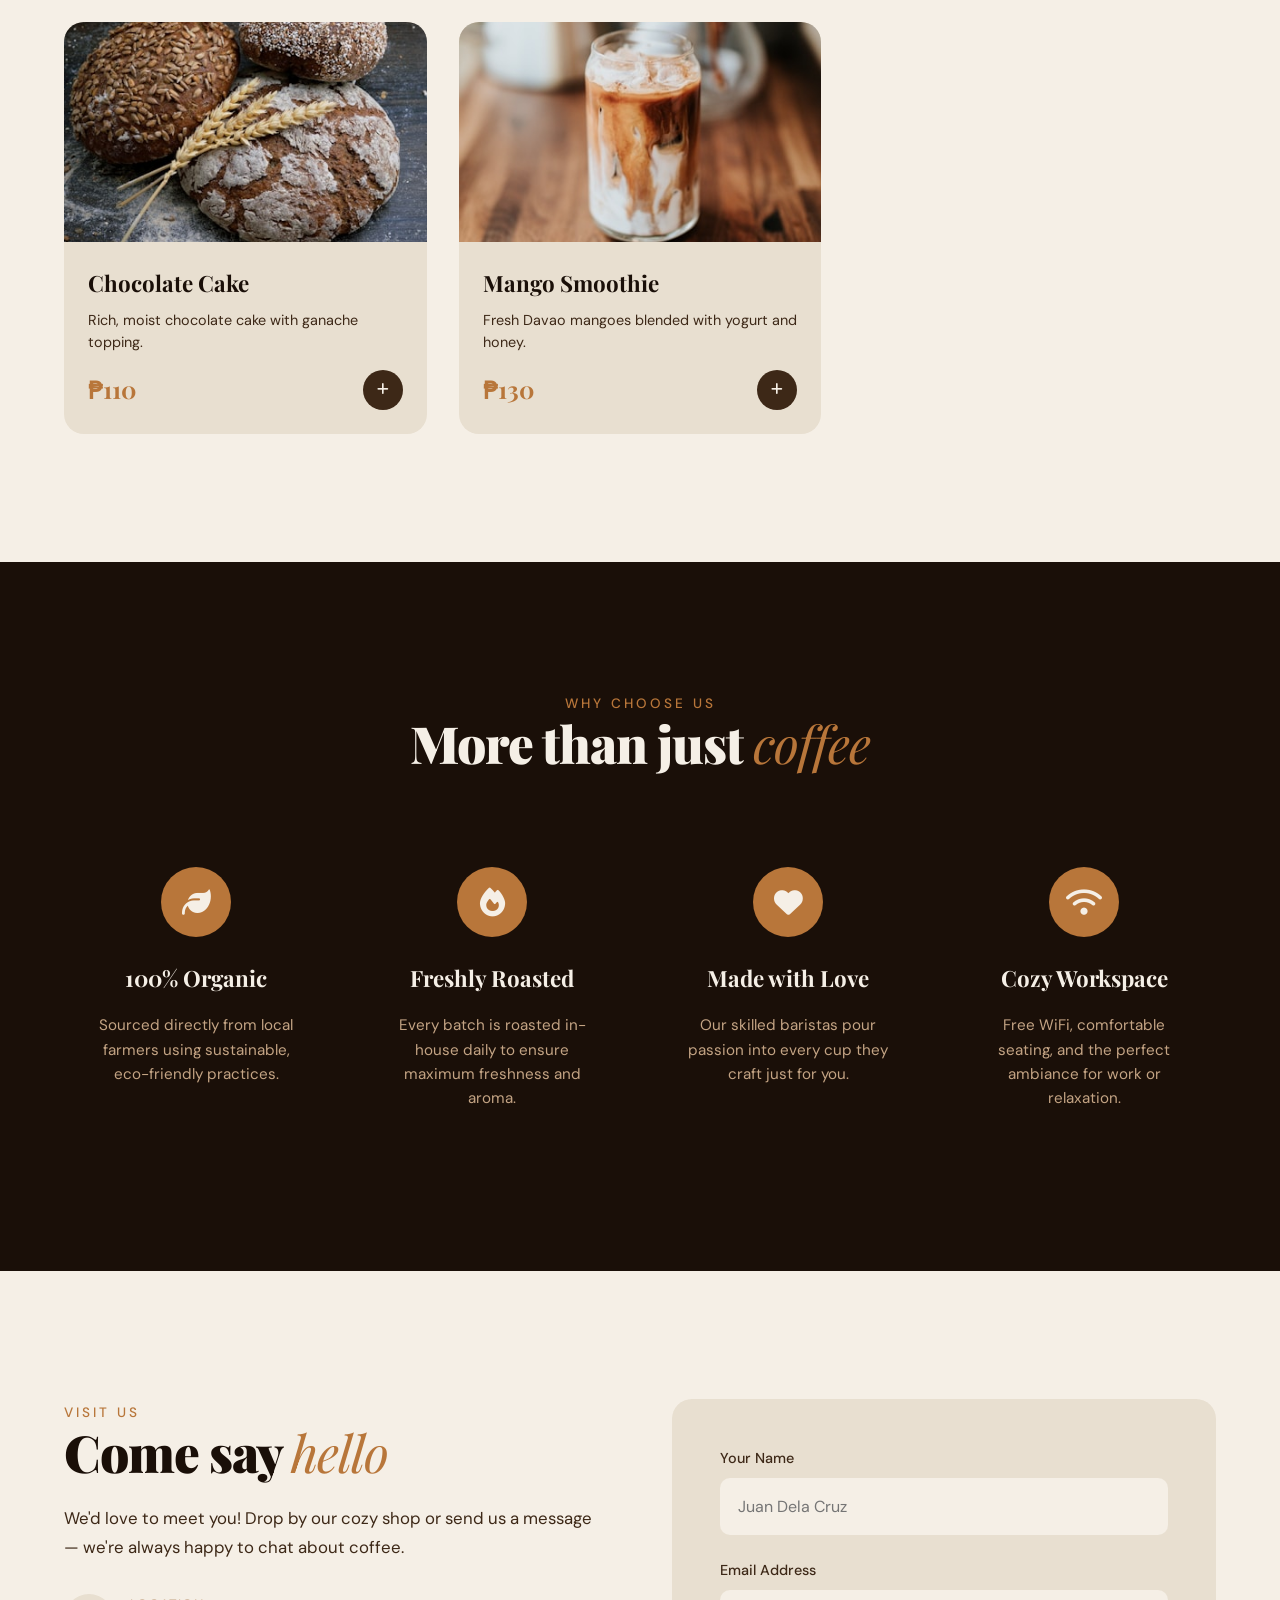
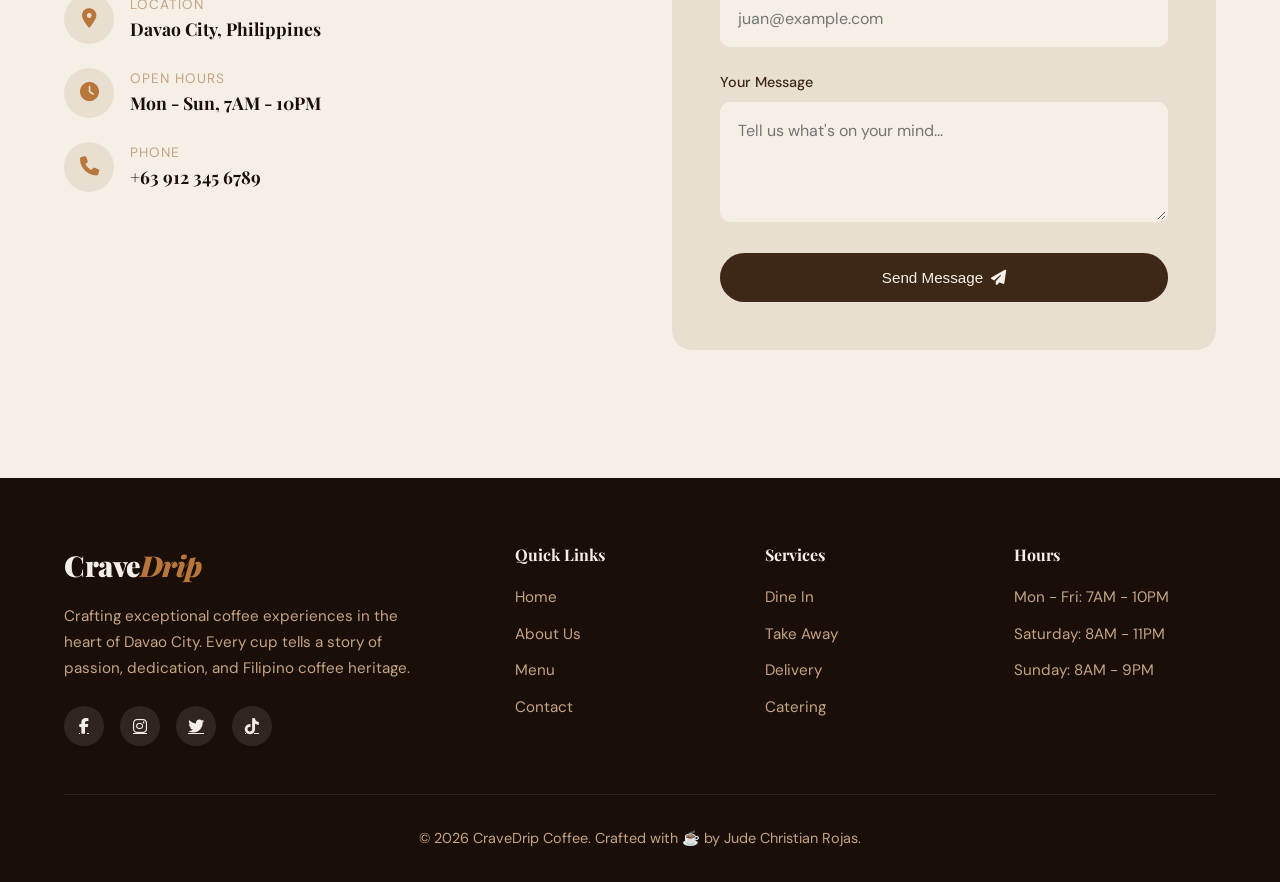
==== commit 1e2e922d: "Replace Unsplash URLs with locally downloaded images Co-Authored-By: Claude Sonnet 4.6 <noreply@anth" ====
--- a/index.html
+++ b/index.html
@@ -65,7 +65,7 @@
         
         <div class="hero-image">
             <div class="hero-image-wrapper">
-                <img src="https://images.unsplash.com/photo-1495474472287-4d71bcdd2085?w=600&h=600&fit=crop" alt="Premium coffee">
+                <img src="assets/images/hero-coffee.jpg" alt="Premium coffee">
             </div>
             
             <!-- Floating badges with stats -->
@@ -115,7 +115,7 @@
             </div>
             
             <div class="about-image reveal">
-                <img src="https://images.unsplash.com/photo-1559496417-e7f25cb247f3?w=600&h=750&fit=crop" alt="Coffee shop interior">
+                <img src="assets/images/about-shop.jpg" alt="Coffee shop interior">
             </div>
         </div>
     </section>
@@ -144,7 +144,7 @@
             
             <div class="menu-item reveal" data-category="coffee">
                 <div class="menu-item-image">
-                    <img src="https://images.unsplash.com/photo-1572442388796-11668a67e53d?w=400&h=300&fit=crop" alt="Espresso">
+                    <img src="assets/images/espresso.jpg" alt="Espresso">
                     <span class="menu-item-badge">Bestseller</span>
                 </div>
                 <div class="menu-item-content">
@@ -159,7 +159,7 @@
             
             <div class="menu-item reveal" data-category="coffee">
                 <div class="menu-item-image">
-                    <img src="https://images.unsplash.com/photo-1561882468-9110e03e0f78?w=400&h=300&fit=crop" alt="Cappuccino">
+                    <img src="assets/images/cappuccino.jpg" alt="Cappuccino">
                 </div>
                 <div class="menu-item-content">
                     <h3>Vanilla Cappuccino</h3>
@@ -173,7 +173,7 @@
             
             <div class="menu-item reveal" data-category="coffee">
                 <div class="menu-item-image">
-                    <img src="https://images.unsplash.com/photo-1485808191679-5f86510681a2?w=400&h=300&fit=crop" alt="Latte">
+                    <img src="assets/images/caramel-macchiato.jpg" alt="Latte">
                     <span class="menu-item-badge">New</span>
                 </div>
                 <div class="menu-item-content">
@@ -188,7 +188,7 @@
             
             <div class="menu-item reveal" data-category="cold">
                 <div class="menu-item-image">
-                    <img src="https://images.unsplash.com/photo-1461023058943-07fcbe16d735?w=400&h=300&fit=crop" alt="Iced Coffee">
+                    <img src="assets/images/iced-mocha.jpg" alt="Iced Coffee">
                 </div>
                 <div class="menu-item-content">
                     <h3>Iced Mocha Frappe</h3>
@@ -202,7 +202,7 @@
             
             <div class="menu-item reveal" data-category="tea">
                 <div class="menu-item-image">
-                    <img src="https://images.unsplash.com/photo-1597481499750-3e6b22637e12?w=400&h=300&fit=crop" alt="Tea">
+                    <img src="assets/images/matcha-latte.jpg" alt="Tea">
                 </div>
                 <div class="menu-item-content">
                     <h3>Matcha Latte</h3>
@@ -216,7 +216,7 @@
             
             <div class="menu-item reveal" data-category="pastry">
                 <div class="menu-item-image">
-                    <img src="https://images.unsplash.com/photo-1555507036-ab1f4038808a?w=400&h=300&fit=crop" alt="Croissant">
+                    <img src="assets/images/croissant.jpg" alt="Croissant">
                     <span class="menu-item-badge">Fresh</span>
                 </div>
                 <div class="menu-item-content">
@@ -231,7 +231,7 @@
             
             <div class="menu-item reveal" data-category="pastry">
                 <div class="menu-item-image">
-                    <img src="https://images.unsplash.com/photo-1509440159596-0249088772ff?w=400&h=300&fit=crop" alt="Cake">
+                    <img src="assets/images/chocolate-cake.jpg" alt="Cake">
                 </div>
                 <div class="menu-item-content">
                     <h3>Chocolate Cake</h3>
@@ -245,7 +245,7 @@
             
             <div class="menu-item reveal" data-category="cold">
                 <div class="menu-item-image">
-                    <img src="https://images.unsplash.com/photo-1517701604599-bb29b565090c?w=400&h=300&fit=crop" alt="Smoothie">
+                    <img src="assets/images/mango-smoothie.jpg" alt="Smoothie">
                 </div>
                 <div class="menu-item-content">
                     <h3>Mango Smoothie</h3>
